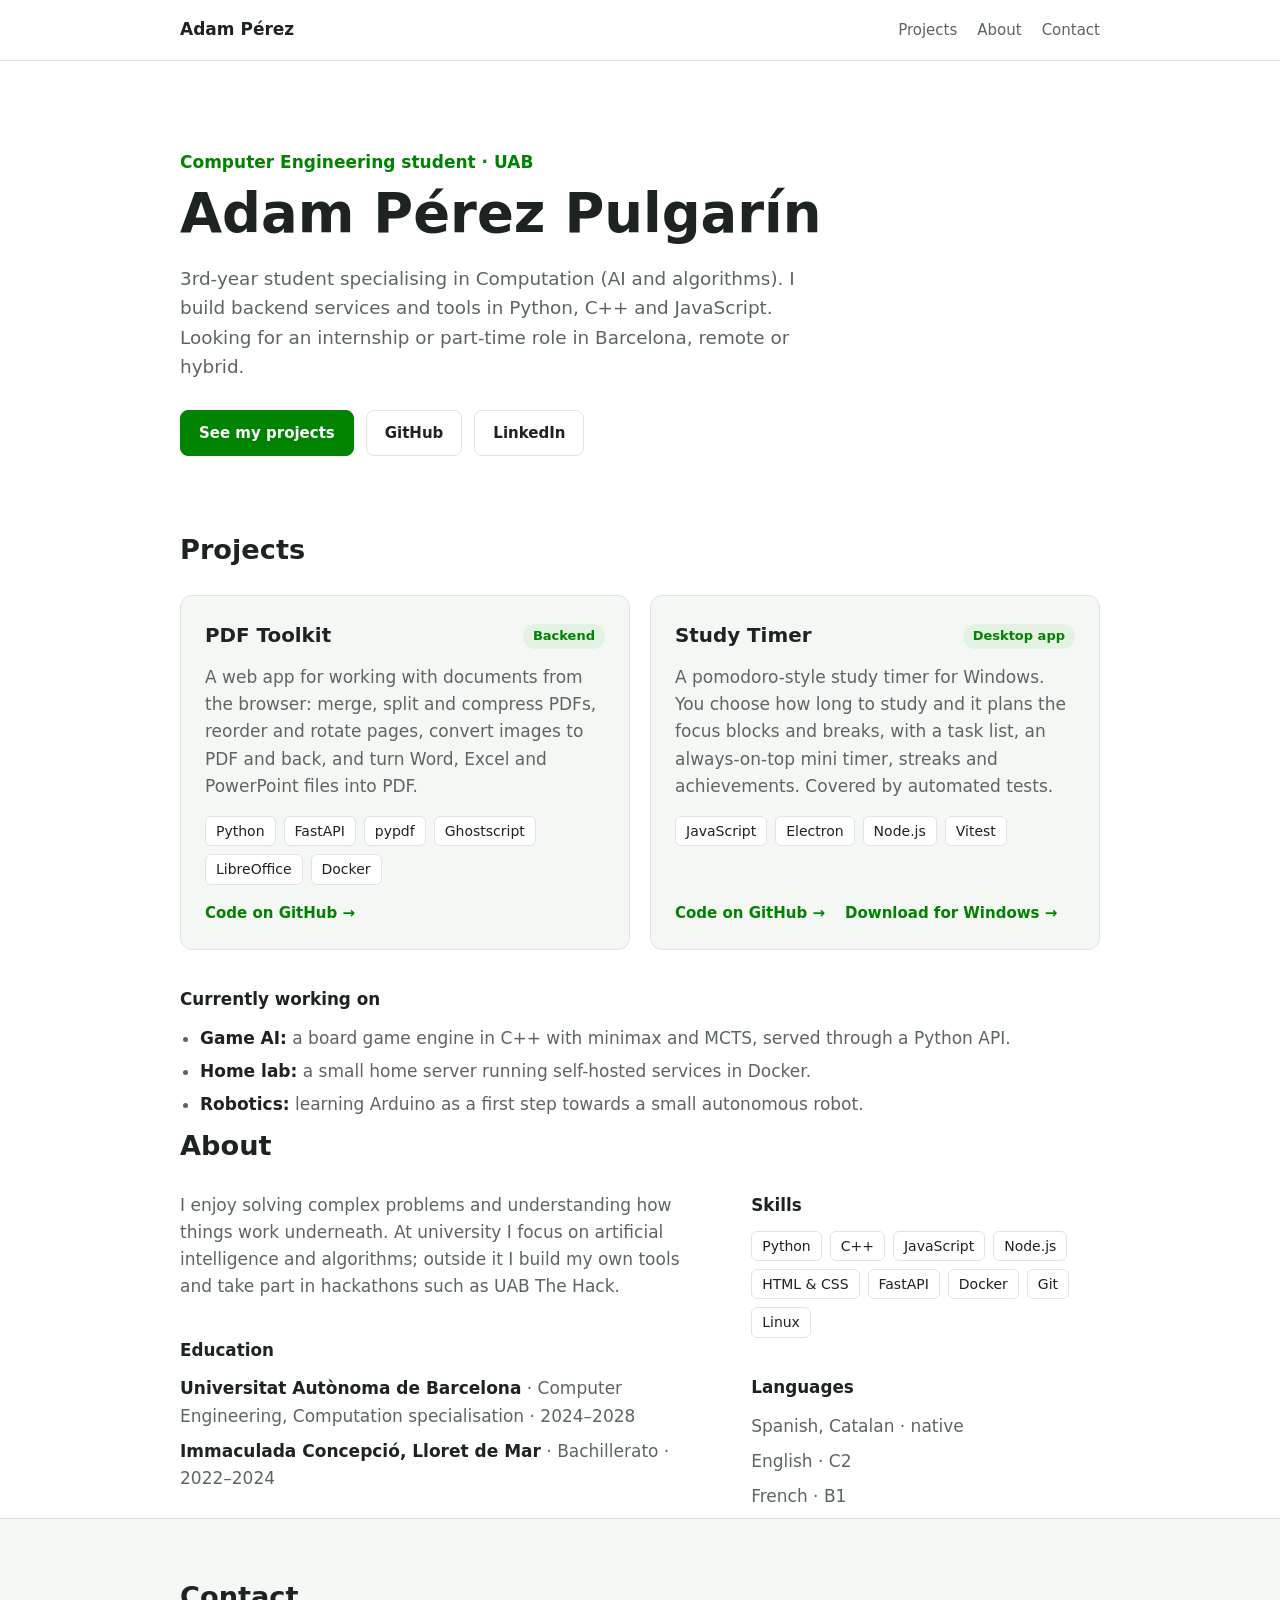
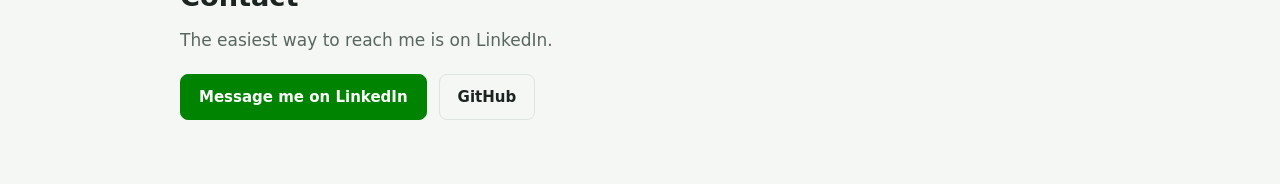
==== index.html @ 627c2ee0 "Add first version of portfolio site" ====
<!doctype html>
<html lang="en">
<head>
  <meta charset="utf-8">
  <meta name="viewport" content="width=device-width, initial-scale=1">
  <title>Adam Pérez Pulgarín</title>
  <meta name="description" content="Computer Engineering student at UAB (AI and algorithms). Projects in Python, C++ and JavaScript. Looking for an internship in Barcelona.">
  <link rel="icon" href="favicon.svg" type="image/svg+xml">
  <link rel="stylesheet" href="styles.css">
</head>
<body>
  <header class="site-header">
    <div class="wrap header-row">
      <a class="logo" href="#top">Adam Pérez</a>
      <nav>
        <a href="#projects">Projects</a>
        <a href="#about">About</a>
        <a href="#contact">Contact</a>
      </nav>
    </div>
  </header>

  <main id="top">
    <section class="hero wrap">
      <p class="eyebrow">Computer Engineering student · UAB</p>
      <h1>Adam Pérez Pulgarín</h1>
      <p class="lead">
        3rd-year student specialising in Computation (AI and algorithms).
        I build backend services and tools in Python, C++ and JavaScript.
        Looking for an internship or part-time role in Barcelona, remote or hybrid.
      </p>
      <div class="buttons">
        <a class="btn primary" href="#projects">See my projects</a>
        <a class="btn" href="https://github.com/adam-perez25" target="_blank" rel="noopener">GitHub</a>
        <a class="btn" href="https://www.linkedin.com/in/adam-perez-pulgarin-26971038b/" target="_blank" rel="noopener">LinkedIn</a>
      </div>
    </section>

    <section id="projects" class="wrap">
      <h2>Projects</h2>
      <div class="cards">
        <article class="card">
          <div class="card-head">
            <h3>PDF Toolkit</h3>
            <span class="tag">Backend</span>
          </div>
          <p>
            A web app for working with documents from the browser: merge, split and
            compress PDFs, reorder and rotate pages, convert images to PDF and back,
            and turn Word, Excel and PowerPoint files into PDF.
          </p>
          <ul class="stack">
            <li>Python</li><li>FastAPI</li><li>pypdf</li><li>Ghostscript</li><li>LibreOffice</li><li>Docker</li>
          </ul>
          <div class="links">
            <a href="https://github.com/adam-perez25/pdf_services" target="_blank" rel="noopener">Code on GitHub →</a>
          </div>
        </article>

        <article class="card">
          <div class="card-head">
            <h3>Study Timer</h3>
            <span class="tag">Desktop app</span>
          </div>
          <p>
            A pomodoro-style study timer for Windows. You choose how long to study and it
            plans the focus blocks and breaks, with a task list, an always-on-top mini timer,
            streaks and achievements. Covered by automated tests.
          </p>
          <ul class="stack">
            <li>JavaScript</li><li>Electron</li><li>Node.js</li><li>Vitest</li>
          </ul>
          <div class="links">
            <a href="https://github.com/adam-perez25/study_app" target="_blank" rel="noopener">Code on GitHub →</a>
            <a href="https://github.com/adam-perez25/study_app/releases/latest" target="_blank" rel="noopener">Download for Windows →</a>
          </div>
        </article>
      </div>

      <h3 class="sub">Currently working on</h3>
      <ul class="now">
        <li><strong>Game AI:</strong> a board game engine in C++ with minimax and MCTS, served through a Python API.</li>
        <li><strong>Home lab:</strong> a small home server running self-hosted services in Docker.</li>
        <li><strong>Robotics:</strong> learning Arduino as a first step towards a small autonomous robot.</li>
      </ul>
    </section>

    <section id="about" class="wrap about">
      <h2>About</h2>
      <div class="about-grid">
        <div>
          <p>
            I enjoy solving complex problems and understanding how things work underneath.
            At university I focus on artificial intelligence and algorithms; outside it I
            build my own tools and take part in hackathons such as UAB The Hack.
          </p>
          <h3 class="sub">Education</h3>
          <ul class="plain">
            <li><strong>Universitat Autònoma de Barcelona</strong> · Computer Engineering, Computation specialisation · 2024–2028</li>
            <li><strong>Immaculada Concepció, Lloret de Mar</strong> · Bachillerato · 2022–2024</li>
          </ul>
        </div>
        <div>
          <h3 class="sub first">Skills</h3>
          <ul class="stack">
            <li>Python</li><li>C++</li><li>JavaScript</li><li>Node.js</li><li>HTML &amp; CSS</li>
            <li>FastAPI</li><li>Docker</li><li>Git</li><li>Linux</li>
          </ul>
          <h3 class="sub">Languages</h3>
          <ul class="plain">
            <li>Spanish, Catalan · native</li>
            <li>English · C2</li>
            <li>French · B1</li>
          </ul>
        </div>
      </div>
    </section>
  </main>

  <footer id="contact" class="site-footer">
    <div class="wrap">
      <h2>Contact</h2>
      <p>The easiest way to reach me is on LinkedIn.</p>
      <div class="buttons">
        <a class="btn primary" href="https://www.linkedin.com/in/adam-perez-pulgarin-26971038b/" target="_blank" rel="noopener">Message me on LinkedIn</a>
        <a class="btn" href="https://github.com/adam-perez25" target="_blank" rel="noopener">GitHub</a>
      </div>
    </div>
  </footer>
</body>
</html>
---- styles.css ----
:root {
  --bg: #ffffff;
  --bg-soft: #f4f7f4;
  --text: #1c2321;
  --muted: #5b6662;
  --border: #dde5df;
  --accent: #008300;
  --accent-soft: #e3f2e3;
  --accent-text: #ffffff;
}

@media (prefers-color-scheme: dark) {
  :root {
    --bg: #121614;
    --bg-soft: #1a201d;
    --text: #e6ebe8;
    --muted: #9aa7a1;
    --border: #2b3430;
    --accent: #4cc24c;
    --accent-soft: #1d3320;
    --accent-text: #0b1a0b;
  }
}

* { box-sizing: border-box; }

html { scroll-behavior: smooth; scroll-padding-top: 72px; }

body {
  margin: 0;
  background: var(--bg);
  color: var(--text);
  font-family: system-ui, -apple-system, "Segoe UI", Roboto, sans-serif;
  font-size: 17px;
  line-height: 1.6;
}

a { color: var(--accent); }

.wrap { max-width: 960px; margin: 0 auto; padding: 0 20px; }

/* Header */
.site-header {
  position: sticky;
  top: 0;
  z-index: 10;
  background: var(--bg);
  border-bottom: 1px solid var(--border);
}
.header-row { display: flex; align-items: center; justify-content: space-between; height: 60px; }
.logo { font-weight: 700; color: var(--text); text-decoration: none; }
nav { display: flex; gap: 20px; }
nav a { color: var(--muted); text-decoration: none; font-size: 15px; }
nav a:hover { color: var(--accent); }

/* Hero */
.hero { padding-top: 88px; padding-bottom: 72px; }
.eyebrow { color: var(--accent); font-weight: 600; margin: 0 0 8px; }
h1 { font-size: clamp(2.2rem, 6vw, 3.4rem); line-height: 1.1; margin: 0 0 20px; }
.lead { font-size: 1.15rem; color: var(--muted); max-width: 640px; margin: 0 0 28px; }

.buttons { display: flex; flex-wrap: wrap; gap: 12px; }
.btn {
  display: inline-block;
  padding: 10px 18px;
  border: 1px solid var(--border);
  border-radius: 8px;
  color: var(--text);
  text-decoration: none;
  font-weight: 600;
  font-size: 15px;
}
.btn:hover { border-color: var(--accent); color: var(--accent); }
.btn.primary { background: var(--accent); border-color: var(--accent); color: var(--accent-text); }
.btn.primary:hover { opacity: 0.9; color: var(--accent-text); }

/* Sections */
section { padding-bottom: 72px; }
h2 { font-size: 1.7rem; margin: 0 0 24px; }
h3 { margin: 0; }
.sub { font-size: 1.05rem; margin: 36px 0 12px; }
.sub.first { margin-top: 0; }

/* Project cards */
.cards { display: grid; grid-template-columns: repeat(auto-fit, minmax(280px, 1fr)); gap: 20px; }
.card {
  display: flex;
  flex-direction: column;
  padding: 24px;
  border: 1px solid var(--border);
  border-radius: 12px;
  background: var(--bg-soft);
}
.card-head { display: flex; align-items: center; justify-content: space-between; gap: 12px; }
.card p { color: var(--muted); margin: 12px 0 16px; }
.tag {
  font-size: 13px;
  font-weight: 600;
  color: var(--accent);
  background: var(--accent-soft);
  padding: 2px 10px;
  border-radius: 999px;
  white-space: nowrap;
}
.links { margin-top: auto; padding-top: 16px; display: flex; flex-wrap: wrap; gap: 8px 20px; }
.links a { font-weight: 600; text-decoration: none; font-size: 15px; }
.links a:hover { text-decoration: underline; }

.stack { list-style: none; padding: 0; margin: 0; display: flex; flex-wrap: wrap; gap: 8px; }
.stack li {
  font-size: 14px;
  padding: 3px 10px;
  border: 1px solid var(--border);
  border-radius: 6px;
  background: var(--bg);
}

.now { margin: 0; padding-left: 20px; color: var(--muted); }
.now li { margin-bottom: 6px; }
.now strong { color: var(--text); }

/* About */
.about-grid { display: grid; grid-template-columns: 3fr 2fr; gap: 48px; }
.about p { margin-top: 0; color: var(--muted); }
.plain { list-style: none; padding: 0; margin: 0; color: var(--muted); }
.plain li { margin-bottom: 8px; }
.plain strong { color: var(--text); }

/* Footer */
.site-footer { background: var(--bg-soft); border-top: 1px solid var(--border); padding: 56px 0 64px; }
.site-footer h2 { margin-bottom: 8px; }
.site-footer p { color: var(--muted); margin: 0 0 20px; }

@media (max-width: 700px) {
  body { font-size: 16px; }
  .wrap { padding: 0 16px; }
  .hero { padding-top: 48px; padding-bottom: 48px; }
  .about-grid { grid-template-columns: 1fr; gap: 0; }
  .about-grid > div + div .sub.first { margin-top: 36px; }
  nav { gap: 14px; }
}
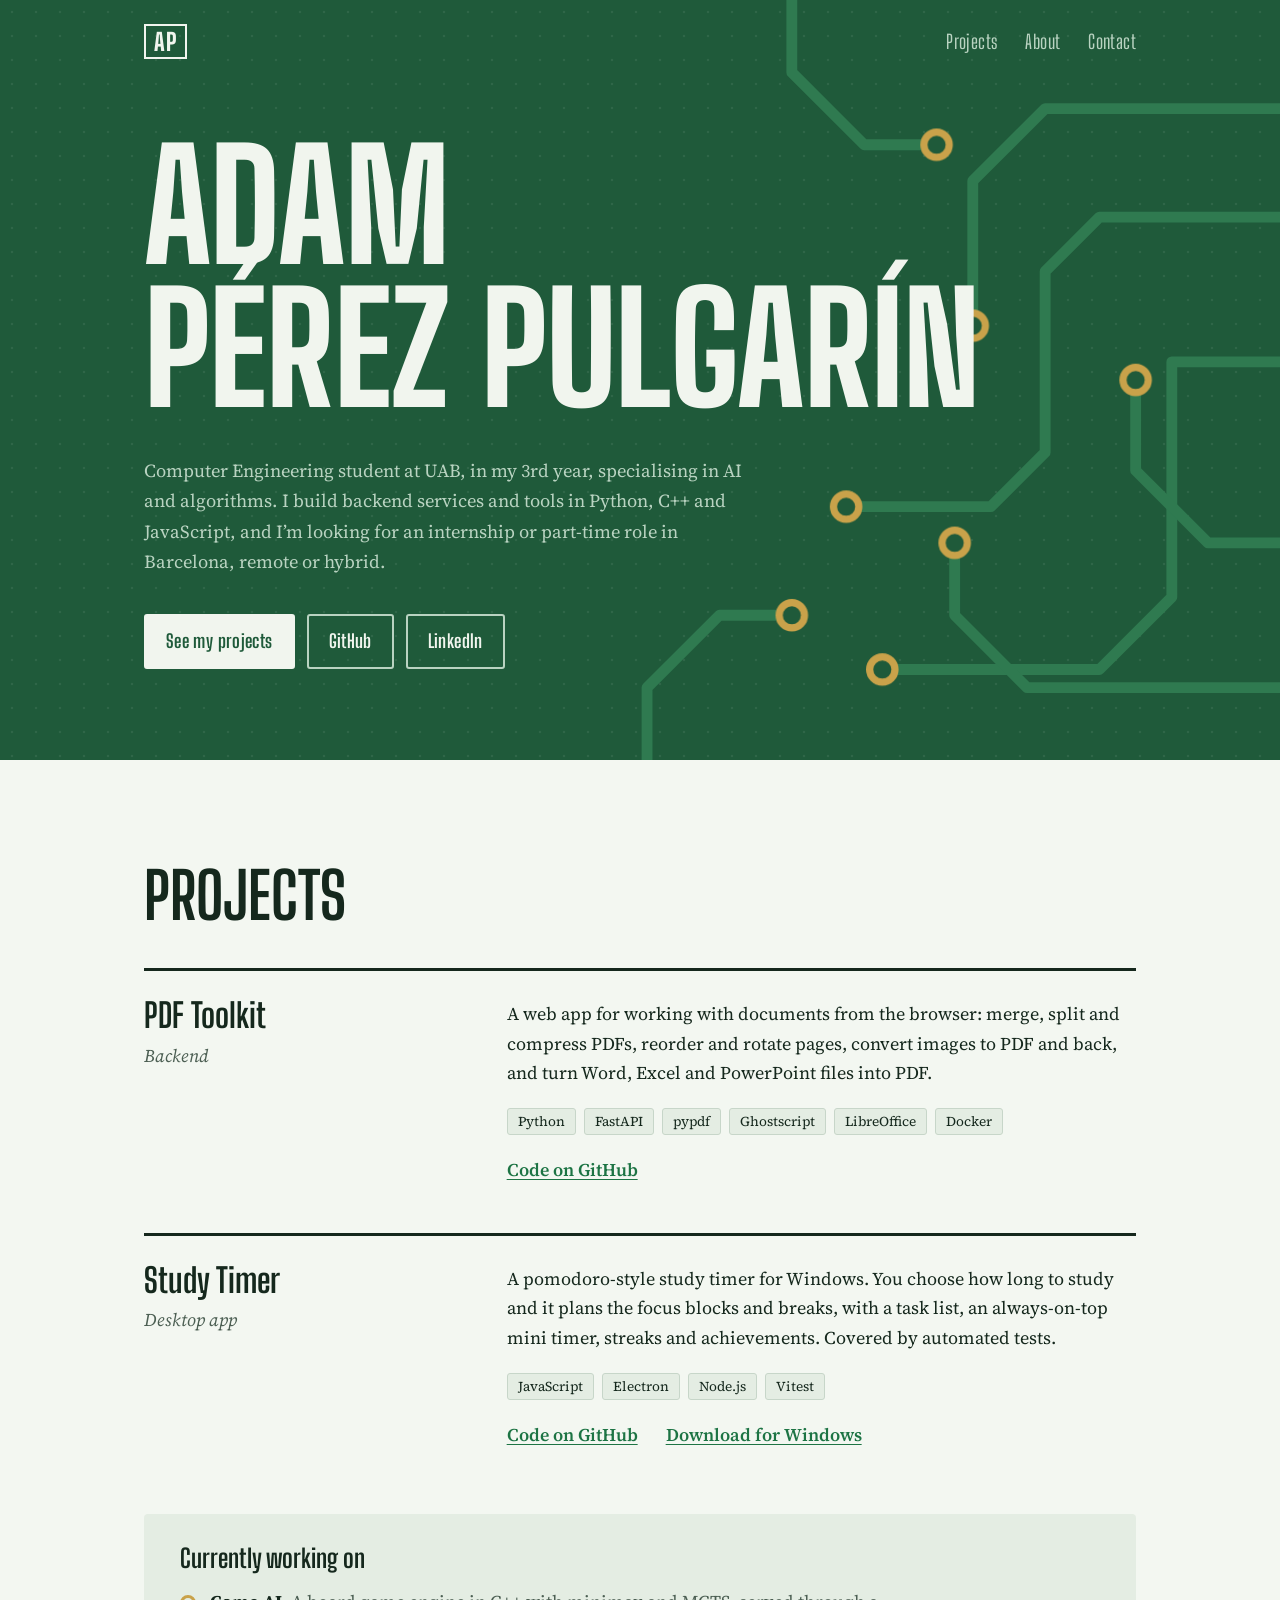
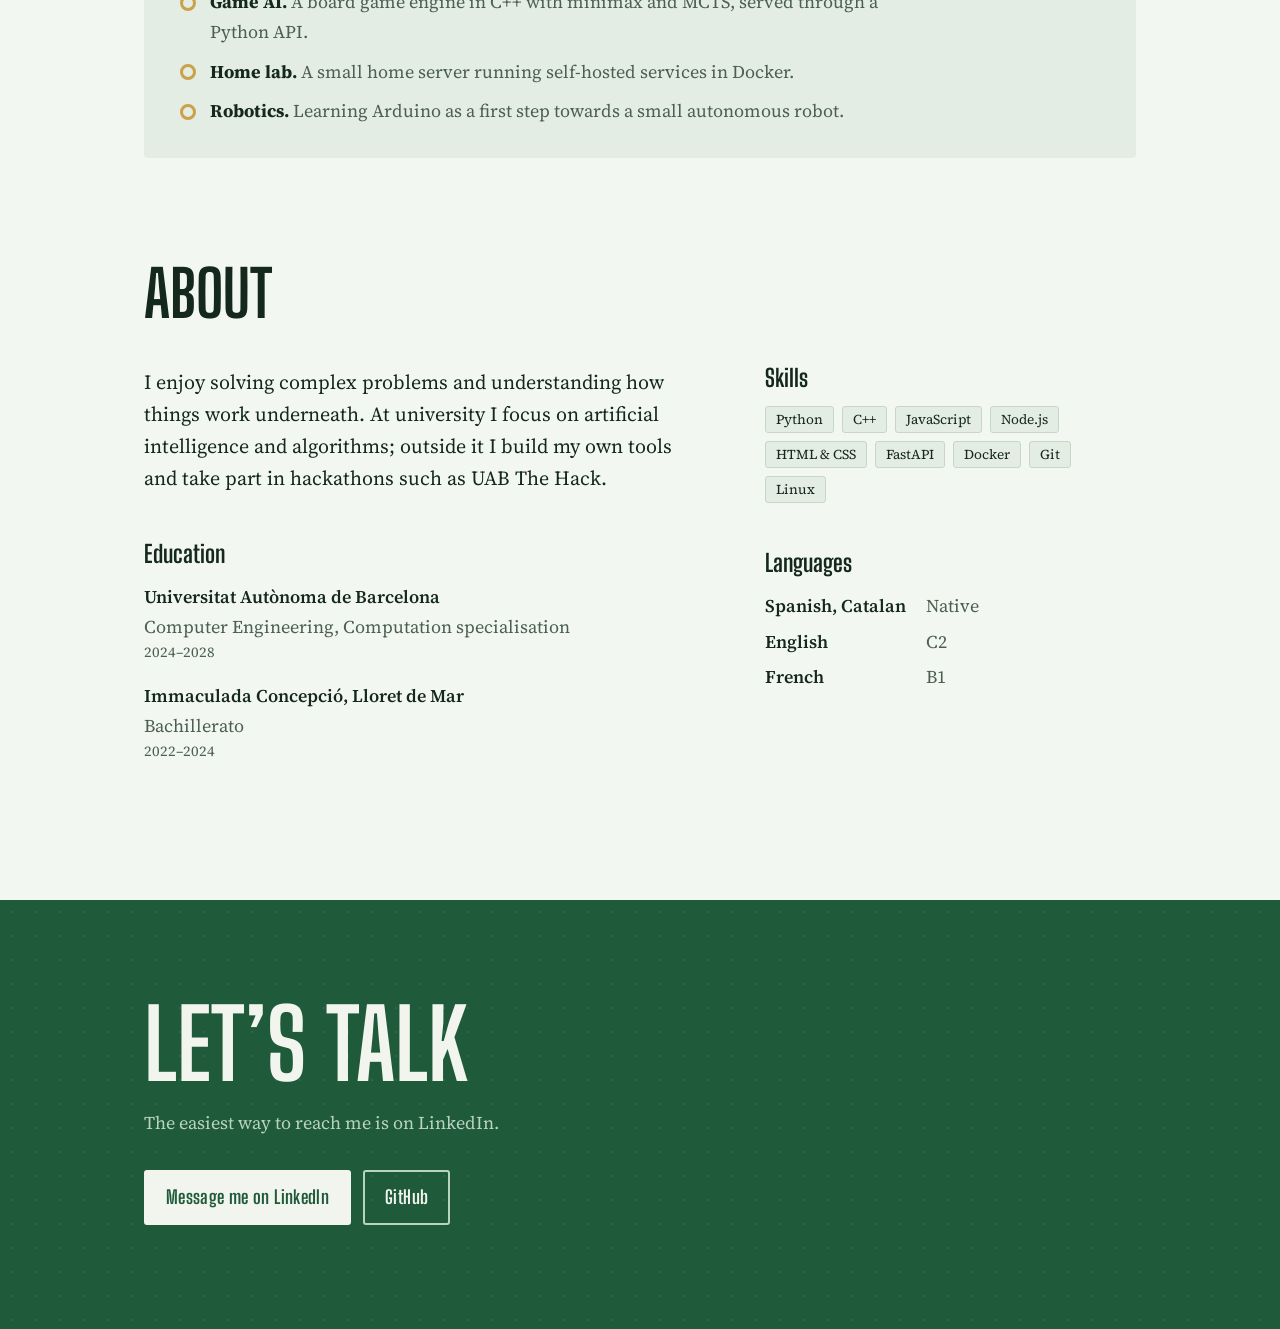
==== commit 3c94480d: "Redesign the site around a green circuit-board look" ====
--- a/index.html
+++ b/index.html
@@ -5,45 +5,72 @@
   <meta name="viewport" content="width=device-width, initial-scale=1">
   <title>Adam Pérez Pulgarín</title>
   <meta name="description" content="Computer Engineering student at UAB (AI and algorithms). Projects in Python, C++ and JavaScript. Looking for an internship in Barcelona.">
+  <meta name="theme-color" content="#1f5a3a">
   <link rel="icon" href="favicon.svg" type="image/svg+xml">
+  <link rel="preconnect" href="https://fonts.googleapis.com">
+  <link rel="preconnect" href="https://fonts.gstatic.com" crossorigin>
+  <link rel="stylesheet" href="https://fonts.googleapis.com/css2?family=Big+Shoulders+Display:wght@500;700;800&family=Source+Serif+4:ital,opsz,wght@0,8..60,400;0,8..60,600;1,8..60,400&display=swap">
   <link rel="stylesheet" href="styles.css">
 </head>
 <body>
-  <header class="site-header">
-    <div class="wrap header-row">
-      <a class="logo" href="#top">Adam Pérez</a>
-      <nav>
+  <a class="skip" href="#projects">Skip to projects</a>
+
+  <header class="board hero" id="top">
+    <svg class="traces" viewBox="0 0 600 420" preserveAspectRatio="xMaxYMid slice" aria-hidden="true">
+      <g class="lines">
+        <path d="M600 60 H470 L430 100 V180"/>
+        <path d="M600 120 H500 L470 150 V250 L440 280 H360"/>
+        <path d="M600 200 H540 V330 L500 370 H380"/>
+        <path d="M600 300 H560 L520 260 V210"/>
+        <path d="M600 380 H460 L420 340 V300"/>
+        <path d="M330 0 V40 L370 80 H410"/>
+        <path d="M250 420 V380 L290 340 H330"/>
+      </g>
+      <g class="pads">
+        <circle cx="430" cy="180" r="7"/>
+        <circle cx="360" cy="280" r="7"/>
+        <circle cx="380" cy="370" r="7"/>
+        <circle cx="520" cy="210" r="7"/>
+        <circle cx="420" cy="300" r="7"/>
+        <circle cx="410" cy="80" r="7"/>
+        <circle cx="330" cy="340" r="7"/>
+      </g>
+    </svg>
+
+    <nav class="wrap topnav" aria-label="Sections">
+      <a class="logo" href="#top">AP</a>
+      <div class="navlinks">
         <a href="#projects">Projects</a>
         <a href="#about">About</a>
         <a href="#contact">Contact</a>
-      </nav>
-    </div>
-  </header>
+      </div>
+    </nav>
 
-  <main id="top">
-    <section class="hero wrap">
-      <p class="eyebrow">Computer Engineering student · UAB</p>
-      <h1>Adam Pérez Pulgarín</h1>
+    <div class="wrap hero-body">
+      <h1>Adam<br>Pérez Pulgarín</h1>
       <p class="lead">
-        3rd-year student specialising in Computation (AI and algorithms).
-        I build backend services and tools in Python, C++ and JavaScript.
-        Looking for an internship or part-time role in Barcelona, remote or hybrid.
+        Computer Engineering student at UAB, in my 3rd year, specialising in AI and algorithms.
+        I build backend services and tools in Python, C++ and JavaScript, and I’m looking for an
+        internship or part-time role in Barcelona, remote or hybrid.
       </p>
       <div class="buttons">
         <a class="btn primary" href="#projects">See my projects</a>
         <a class="btn" href="https://github.com/adam-perez25" target="_blank" rel="noopener">GitHub</a>
         <a class="btn" href="https://www.linkedin.com/in/adam-perez-pulgarin-26971038b/" target="_blank" rel="noopener">LinkedIn</a>
       </div>
-    </section>
+    </div>
+  </header>
 
-    <section id="projects" class="wrap">
+  <main>
+    <section id="projects" class="wrap block">
       <h2>Projects</h2>
-      <div class="cards">
-        <article class="card">
-          <div class="card-head">
-            <h3>PDF Toolkit</h3>
-            <span class="tag">Backend</span>
-          </div>
+
+      <article class="project">
+        <div class="project-head">
+          <h3>PDF Toolkit</h3>
+          <p class="tag">Backend</p>
+        </div>
+        <div class="project-body">
           <p>
             A web app for working with documents from the browser: merge, split and
             compress PDFs, reorder and rotate pages, convert images to PDF and back,
@@ -53,15 +80,17 @@
             <li>Python</li><li>FastAPI</li><li>pypdf</li><li>Ghostscript</li><li>LibreOffice</li><li>Docker</li>
           </ul>
           <div class="links">
-            <a href="https://github.com/adam-perez25/pdf_services" target="_blank" rel="noopener">Code on GitHub →</a>
+            <a href="https://github.com/adam-perez25/pdf_services" target="_blank" rel="noopener">Code on GitHub</a>
           </div>
-        </article>
+        </div>
+      </article>
 
-        <article class="card">
-          <div class="card-head">
-            <h3>Study Timer</h3>
-            <span class="tag">Desktop app</span>
-          </div>
+      <article class="project">
+        <div class="project-head">
+          <h3>Study Timer</h3>
+          <p class="tag">Desktop app</p>
+        </div>
+        <div class="project-body">
           <p>
             A pomodoro-style study timer for Windows. You choose how long to study and it
             plans the focus blocks and breaks, with a task list, an always-on-top mini timer,
@@ -71,55 +100,59 @@
             <li>JavaScript</li><li>Electron</li><li>Node.js</li><li>Vitest</li>
           </ul>
           <div class="links">
-            <a href="https://github.com/adam-perez25/study_app" target="_blank" rel="noopener">Code on GitHub →</a>
-            <a href="https://github.com/adam-perez25/study_app/releases/latest" target="_blank" rel="noopener">Download for Windows →</a>
+            <a href="https://github.com/adam-perez25/study_app" target="_blank" rel="noopener">Code on GitHub</a>
+            <a href="https://github.com/adam-perez25/study_app/releases/latest" target="_blank" rel="noopener">Download for Windows</a>
           </div>
-        </article>
+        </div>
+      </article>
+
+      <div class="now-box">
+        <h3>Currently working on</h3>
+        <ul class="now">
+          <li><strong>Game AI.</strong> A board game engine in C++ with minimax and MCTS, served through a Python API.</li>
+          <li><strong>Home lab.</strong> A small home server running self-hosted services in Docker.</li>
+          <li><strong>Robotics.</strong> Learning Arduino as a first step towards a small autonomous robot.</li>
+        </ul>
       </div>
-
-      <h3 class="sub">Currently working on</h3>
-      <ul class="now">
-        <li><strong>Game AI:</strong> a board game engine in C++ with minimax and MCTS, served through a Python API.</li>
-        <li><strong>Home lab:</strong> a small home server running self-hosted services in Docker.</li>
-        <li><strong>Robotics:</strong> learning Arduino as a first step towards a small autonomous robot.</li>
-      </ul>
     </section>
 
-    <section id="about" class="wrap about">
+    <section id="about" class="wrap block">
       <h2>About</h2>
       <div class="about-grid">
         <div>
-          <p>
+          <p class="about-intro">
             I enjoy solving complex problems and understanding how things work underneath.
             At university I focus on artificial intelligence and algorithms; outside it I
             build my own tools and take part in hackathons such as UAB The Hack.
           </p>
           <h3 class="sub">Education</h3>
-          <ul class="plain">
-            <li><strong>Universitat Autònoma de Barcelona</strong> · Computer Engineering, Computation specialisation · 2024–2028</li>
-            <li><strong>Immaculada Concepció, Lloret de Mar</strong> · Bachillerato · 2022–2024</li>
-          </ul>
+          <dl class="facts">
+            <dt>Universitat Autònoma de Barcelona</dt>
+            <dd>Computer Engineering, Computation specialisation<span class="years">2024–2028</span></dd>
+            <dt>Immaculada Concepció, Lloret de Mar</dt>
+            <dd>Bachillerato<span class="years">2022–2024</span></dd>
+          </dl>
         </div>
         <div>
-          <h3 class="sub first">Skills</h3>
+          <h3 class="sub">Skills</h3>
           <ul class="stack">
             <li>Python</li><li>C++</li><li>JavaScript</li><li>Node.js</li><li>HTML &amp; CSS</li>
             <li>FastAPI</li><li>Docker</li><li>Git</li><li>Linux</li>
           </ul>
           <h3 class="sub">Languages</h3>
-          <ul class="plain">
-            <li>Spanish, Catalan · native</li>
-            <li>English · C2</li>
-            <li>French · B1</li>
-          </ul>
+          <dl class="facts langs">
+            <dt>Spanish, Catalan</dt><dd>Native</dd>
+            <dt>English</dt><dd>C2</dd>
+            <dt>French</dt><dd>B1</dd>
+          </dl>
         </div>
       </div>
     </section>
   </main>
 
-  <footer id="contact" class="site-footer">
+  <footer id="contact" class="board contact">
     <div class="wrap">
-      <h2>Contact</h2>
+      <h2>Let’s talk</h2>
       <p>The easiest way to reach me is on LinkedIn.</p>
       <div class="buttons">
         <a class="btn primary" href="https://www.linkedin.com/in/adam-perez-pulgarin-26971038b/" target="_blank" rel="noopener">Message me on LinkedIn</a>
--- a/styles.css
+++ b/styles.css
@@ -1,141 +1,287 @@
+/* Colors: the hero and footer are a circuit board (solder-mask green, silkscreen white,
+   copper pads); the rest of the page is pale green paper with green ink. */
 :root {
-  --bg: #ffffff;
-  --bg-soft: #f4f7f4;
-  --text: #1c2321;
-  --muted: #5b6662;
-  --border: #dde5df;
-  --accent: #008300;
-  --accent-soft: #e3f2e3;
-  --accent-text: #ffffff;
+  --mask: #1f5a3a;        /* solder mask: hero and footer background */
+  --mask-trace: #2f7a50;  /* traces drawn on the board */
+  --copper: #c9a24a;      /* pads and list markers */
+  --silk: #f1f5ee;        /* text on the board */
+  --silk-muted: #b9d3c1;
+  --paper: #f3f7f1;       /* page background */
+  --paper-deep: #e4ede3;
+  --ink: #15281d;         /* body text */
+  --ink-muted: #4c5f53;
+  --rule: #c7d6c9;
+  --link: #1d7444;
+
+  --display: "Big Shoulders Display", "Arial Narrow", sans-serif;
+  --body: "Source Serif 4", Georgia, serif;
 }
 
 @media (prefers-color-scheme: dark) {
   :root {
-    --bg: #121614;
-    --bg-soft: #1a201d;
-    --text: #e6ebe8;
-    --muted: #9aa7a1;
-    --border: #2b3430;
-    --accent: #4cc24c;
-    --accent-soft: #1d3320;
-    --accent-text: #0b1a0b;
+    --mask: #17432c;
+    --mask-trace: #24603f;
+    --copper: #d4b064;
+    --silk: #eef4ec;
+    --silk-muted: #a9c7b2;
+    --paper: #0f1a14;
+    --paper-deep: #16251c;
+    --ink: #e2ebe3;
+    --ink-muted: #a3b6a8;
+    --rule: #2a3d31;
+    --link: #7fd49c;
   }
 }
 
 * { box-sizing: border-box; }
 
-html { scroll-behavior: smooth; scroll-padding-top: 72px; }
+html { scroll-behavior: smooth; }
 
 body {
   margin: 0;
-  background: var(--bg);
-  color: var(--text);
-  font-family: system-ui, -apple-system, "Segoe UI", Roboto, sans-serif;
-  font-size: 17px;
-  line-height: 1.6;
-}
-
-a { color: var(--accent); }
-
-.wrap { max-width: 960px; margin: 0 auto; padding: 0 20px; }
-
-/* Header */
-.site-header {
-  position: sticky;
+  background: var(--paper);
+  color: var(--ink);
+  font-family: var(--body);
+  font-size: 18px;
+  line-height: 1.65;
+  -webkit-font-smoothing: antialiased;
+}
+
+a { color: var(--link); text-underline-offset: 3px; }
+
+:focus-visible { outline: 3px solid var(--copper); outline-offset: 3px; border-radius: 2px; }
+
+.wrap { max-width: 1040px; margin: 0 auto; padding: 0 24px; }
+
+.skip {
+  position: absolute;
+  left: 16px;
+  top: -60px;
+  background: var(--silk);
+  color: var(--mask);
+  padding: 8px 14px;
+  z-index: 20;
+}
+.skip:focus { top: 16px; }
+
+h1, h2, h3 { font-family: var(--display); font-weight: 700; line-height: 1; margin: 0; }
+
+/* The board: hero and footer */
+.board {
+  position: relative;
+  background-color: var(--mask);
+  /* a faint grid of vias, like an unpopulated board */
+  background-image: radial-gradient(circle, rgba(255, 255, 255, 0.07) 1.2px, transparent 1.6px);
+  background-size: 24px 24px;
+  color: var(--silk);
+  overflow: hidden;
+}
+
+.hero { min-height: min(92vh, 760px); display: flex; flex-direction: column; }
+
+.traces {
+  position: absolute;
   top: 0;
-  z-index: 10;
-  background: var(--bg);
-  border-bottom: 1px solid var(--border);
-}
-.header-row { display: flex; align-items: center; justify-content: space-between; height: 60px; }
-.logo { font-weight: 700; color: var(--text); text-decoration: none; }
-nav { display: flex; gap: 20px; }
-nav a { color: var(--muted); text-decoration: none; font-size: 15px; }
-nav a:hover { color: var(--accent); }
-
-/* Hero */
-.hero { padding-top: 88px; padding-bottom: 72px; }
-.eyebrow { color: var(--accent); font-weight: 600; margin: 0 0 8px; }
-h1 { font-size: clamp(2.2rem, 6vw, 3.4rem); line-height: 1.1; margin: 0 0 20px; }
-.lead { font-size: 1.15rem; color: var(--muted); max-width: 640px; margin: 0 0 28px; }
+  right: 0;
+  width: 58%;
+  height: 100%;
+}
+.traces .lines path {
+  fill: none;
+  stroke: var(--mask-trace);
+  stroke-width: 6;
+  stroke-linejoin: round;
+  stroke-linecap: round;
+  stroke-dasharray: 600;
+  stroke-dashoffset: 600;
+  animation: draw 1.6s cubic-bezier(.6, 0, .2, 1) forwards;
+}
+.traces .lines path:nth-child(2) { animation-delay: .12s; }
+.traces .lines path:nth-child(3) { animation-delay: .24s; }
+.traces .lines path:nth-child(4) { animation-delay: .36s; }
+.traces .lines path:nth-child(5) { animation-delay: .48s; }
+.traces .lines path:nth-child(6) { animation-delay: .6s; }
+.traces .lines path:nth-child(7) { animation-delay: .72s; }
+.traces .pads circle {
+  fill: var(--mask);
+  stroke: var(--copper);
+  stroke-width: 4;
+  opacity: 0;
+  animation: pad .3s ease-out 1.5s forwards;
+}
+@keyframes draw { to { stroke-dashoffset: 0; } }
+@keyframes pad { to { opacity: 1; } }
+
+.topnav {
+  position: relative;
+  width: 100%;
+  display: flex;
+  align-items: center;
+  justify-content: space-between;
+  padding-top: 24px;
+  padding-bottom: 24px;
+}
+.logo {
+  font-family: var(--display);
+  font-weight: 800;
+  font-size: 1.5rem;
+  letter-spacing: .04em;
+  color: var(--silk);
+  text-decoration: none;
+  border: 2px solid var(--silk);
+  padding: 0 8px;
+  line-height: 1.3;
+}
+.navlinks { display: flex; gap: 28px; }
+.navlinks a {
+  color: var(--silk-muted);
+  text-decoration: none;
+  font-family: var(--display);
+  font-weight: 500;
+  font-size: 1.2rem;
+  letter-spacing: .02em;
+}
+.navlinks a:hover { color: var(--silk); }
+
+.hero-body {
+  position: relative;
+  width: 100%;
+  margin-top: auto;
+  margin-bottom: auto;
+  padding-top: 48px;
+  padding-bottom: 88px;
+}
+
+h1 {
+  font-weight: 800;
+  font-size: clamp(3.6rem, 12vw, 9.5rem);
+  line-height: .94;
+  letter-spacing: -.005em;
+  text-transform: uppercase;
+  margin-bottom: 36px;
+}
+
+.lead {
+  max-width: 34em;
+  font-size: 1.15rem;
+  color: var(--silk-muted);
+  margin: 0 0 36px;
+}
 
 .buttons { display: flex; flex-wrap: wrap; gap: 12px; }
 .btn {
   display: inline-block;
-  padding: 10px 18px;
-  border: 1px solid var(--border);
-  border-radius: 8px;
-  color: var(--text);
+  padding: 10px 20px 11px;
+  border: 2px solid var(--silk-muted);
+  color: var(--silk);
   text-decoration: none;
-  font-weight: 600;
-  font-size: 15px;
-}
-.btn:hover { border-color: var(--accent); color: var(--accent); }
-.btn.primary { background: var(--accent); border-color: var(--accent); color: var(--accent-text); }
-.btn.primary:hover { opacity: 0.9; color: var(--accent-text); }
-
-/* Sections */
-section { padding-bottom: 72px; }
-h2 { font-size: 1.7rem; margin: 0 0 24px; }
-h3 { margin: 0; }
-.sub { font-size: 1.05rem; margin: 36px 0 12px; }
-.sub.first { margin-top: 0; }
-
-/* Project cards */
-.cards { display: grid; grid-template-columns: repeat(auto-fit, minmax(280px, 1fr)); gap: 20px; }
-.card {
-  display: flex;
-  flex-direction: column;
-  padding: 24px;
-  border: 1px solid var(--border);
-  border-radius: 12px;
-  background: var(--bg-soft);
-}
-.card-head { display: flex; align-items: center; justify-content: space-between; gap: 12px; }
-.card p { color: var(--muted); margin: 12px 0 16px; }
-.tag {
-  font-size: 13px;
-  font-weight: 600;
-  color: var(--accent);
-  background: var(--accent-soft);
-  padding: 2px 10px;
-  border-radius: 999px;
-  white-space: nowrap;
-}
-.links { margin-top: auto; padding-top: 16px; display: flex; flex-wrap: wrap; gap: 8px 20px; }
-.links a { font-weight: 600; text-decoration: none; font-size: 15px; }
-.links a:hover { text-decoration: underline; }
+  font-family: var(--display);
+  font-weight: 700;
+  font-size: 1.15rem;
+  letter-spacing: .02em;
+  border-radius: 3px;
+}
+.btn:hover { border-color: var(--silk); }
+.btn.primary { background: var(--silk); border-color: var(--silk); color: var(--mask); }
+.btn.primary:hover { background: #fff; border-color: #fff; }
+
+/* Paper sections */
+.block { padding-top: 104px; }
+main > .block:last-child { padding-bottom: 120px; }
+
+h2 {
+  font-size: clamp(2.6rem, 6vw, 4rem);
+  text-transform: uppercase;
+  margin-bottom: 40px;
+}
+
+.project {
+  display: grid;
+  grid-template-columns: minmax(200px, 1fr) 2fr;
+  gap: 16px 48px;
+  border-top: 3px solid var(--ink);
+  padding: 28px 0 48px;
+}
+.project h3 { font-size: 2.1rem; }
+.tag { margin: 8px 0 0; color: var(--ink-muted); font-style: italic; }
+.project-body p { margin: 0 0 20px; max-width: 36em; }
 
 .stack { list-style: none; padding: 0; margin: 0; display: flex; flex-wrap: wrap; gap: 8px; }
 .stack li {
-  font-size: 14px;
+  font-size: .85rem;
+  line-height: 1.4;
   padding: 3px 10px;
-  border: 1px solid var(--border);
-  border-radius: 6px;
-  background: var(--bg);
-}
-
-.now { margin: 0; padding-left: 20px; color: var(--muted); }
-.now li { margin-bottom: 6px; }
-.now strong { color: var(--text); }
+  border: 1px solid var(--rule);
+  border-radius: 3px;
+  background: var(--paper-deep);
+}
+
+.links { margin-top: 20px; display: flex; flex-wrap: wrap; gap: 8px 28px; }
+.links a { font-weight: 600; }
+
+.now-box {
+  margin-top: 16px;
+  padding: 32px 36px;
+  background: var(--paper-deep);
+  border-radius: 4px;
+}
+.now-box h3 { font-size: 1.6rem; margin-bottom: 16px; }
+.now { list-style: none; margin: 0; padding: 0; }
+.now li {
+  position: relative;
+  padding-left: 30px;
+  margin-bottom: 10px;
+  color: var(--ink-muted);
+  max-width: 40em;
+}
+.now li:last-child { margin-bottom: 0; }
+/* a copper pad as the bullet */
+.now li::before {
+  content: "";
+  position: absolute;
+  left: 0;
+  top: .42em;
+  width: 10px;
+  height: 10px;
+  border: 3px solid var(--copper);
+  border-radius: 50%;
+}
+.now strong { color: var(--ink); }
 
 /* About */
-.about-grid { display: grid; grid-template-columns: 3fr 2fr; gap: 48px; }
-.about p { margin-top: 0; color: var(--muted); }
-.plain { list-style: none; padding: 0; margin: 0; color: var(--muted); }
-.plain li { margin-bottom: 8px; }
-.plain strong { color: var(--text); }
+.about-grid { display: grid; grid-template-columns: 3fr 2fr; gap: 64px; }
+.about-intro { margin: 0; font-size: 1.25rem; line-height: 1.6; max-width: 30em; }
+.sub { font-size: 1.5rem; margin: 48px 0 16px; }
+.about-grid > div:last-child > .sub:first-child { margin-top: 0; }
+
+.facts { margin: 0; }
+.facts dt { font-weight: 600; }
+.facts dd { margin: 0 0 16px; color: var(--ink-muted); }
+.years { display: block; font-size: .9rem; }
+.langs { display: grid; grid-template-columns: auto 1fr; gap: 6px 20px; }
+.langs dd { margin: 0; }
 
 /* Footer */
-.site-footer { background: var(--bg-soft); border-top: 1px solid var(--border); padding: 56px 0 64px; }
-.site-footer h2 { margin-bottom: 8px; }
-.site-footer p { color: var(--muted); margin: 0 0 20px; }
-
-@media (max-width: 700px) {
-  body { font-size: 16px; }
+.contact { padding: 96px 0 104px; }
+.contact h2 { font-size: clamp(3rem, 9vw, 6rem); margin-bottom: 16px; }
+.contact p { color: var(--silk-muted); margin: 0 0 32px; }
+
+@media (max-width: 760px) {
+  body { font-size: 17px; }
   .wrap { padding: 0 16px; }
-  .hero { padding-top: 48px; padding-bottom: 48px; }
-  .about-grid { grid-template-columns: 1fr; gap: 0; }
-  .about-grid > div + div .sub.first { margin-top: 36px; }
-  nav { gap: 14px; }
-}
+  .navlinks { gap: 18px; }
+  .hero { min-height: 0; }
+  .hero-body { padding-top: 56px; padding-bottom: 64px; }
+  .traces { width: 100%; opacity: .35; }
+  .block { padding-top: 72px; }
+  .project { grid-template-columns: 1fr; padding-bottom: 40px; }
+  .now-box { padding: 24px 20px; }
+  .about-grid { grid-template-columns: 1fr; gap: 48px; }
+  .contact { padding: 72px 0 80px; }
+}
+
+@media (prefers-reduced-motion: reduce) {
+  html { scroll-behavior: auto; }
+  .traces .lines path { animation: none; stroke-dashoffset: 0; }
+  .traces .pads circle { animation: none; opacity: 1; }
+}
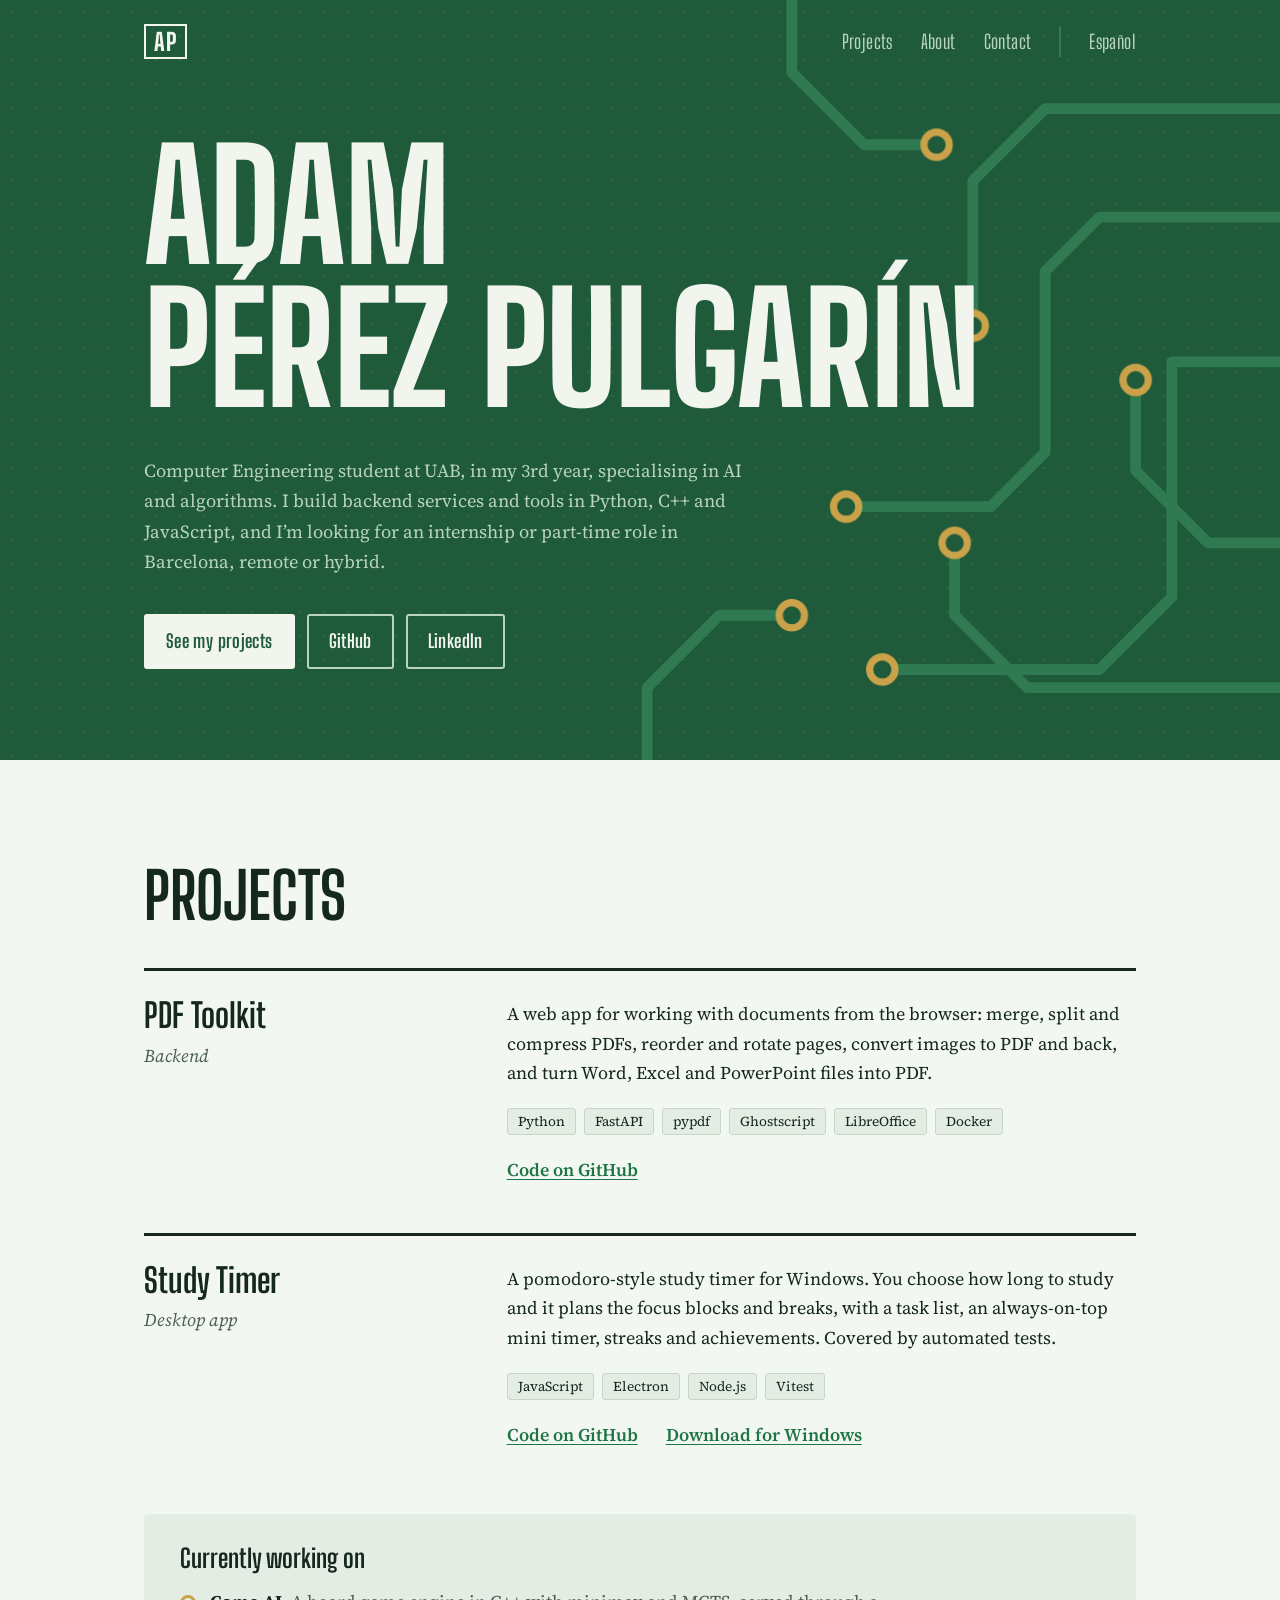
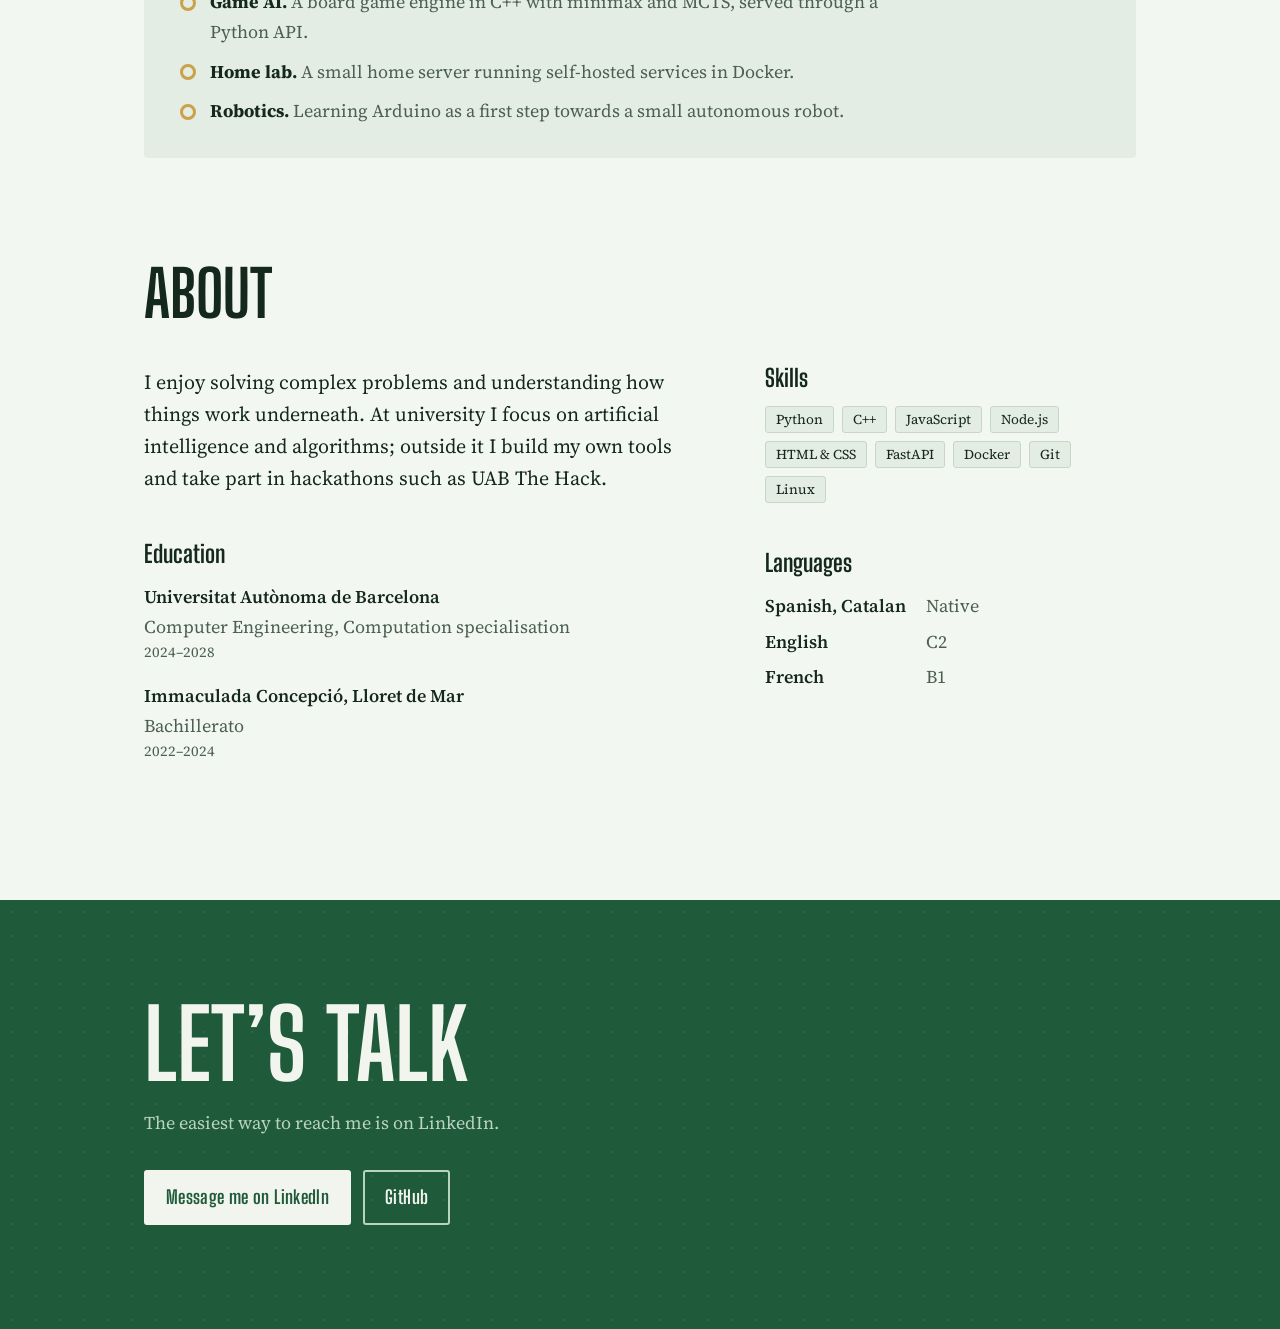
==== commit d769fb80: "Add a Spanish version of the site at /es/" ====
--- a/index.html
+++ b/index.html
@@ -6,6 +6,8 @@
   <title>Adam Pérez Pulgarín</title>
   <meta name="description" content="Computer Engineering student at UAB (AI and algorithms). Projects in Python, C++ and JavaScript. Looking for an internship in Barcelona.">
   <meta name="theme-color" content="#1f5a3a">
+  <link rel="alternate" hreflang="en" href="https://adam-perez25.github.io/">
+  <link rel="alternate" hreflang="es" href="https://adam-perez25.github.io/es/">
   <link rel="icon" href="favicon.svg" type="image/svg+xml">
   <link rel="preconnect" href="https://fonts.googleapis.com">
   <link rel="preconnect" href="https://fonts.gstatic.com" crossorigin>
@@ -43,6 +45,7 @@
         <a href="#projects">Projects</a>
         <a href="#about">About</a>
         <a href="#contact">Contact</a>
+        <a class="lang" href="es/" hreflang="es" lang="es">Español</a>
       </div>
     </nav>
 
--- a/styles.css
+++ b/styles.css
@@ -142,6 +142,8 @@
   letter-spacing: .02em;
 }
 .navlinks a:hover { color: var(--silk); }
+/* the language switch sits apart from the section links */
+.navlinks .lang { padding-left: 28px; border-left: 2px solid var(--mask-trace); }
 
 .hero-body {
   position: relative;
@@ -269,7 +271,8 @@
 @media (max-width: 760px) {
   body { font-size: 17px; }
   .wrap { padding: 0 16px; }
-  .navlinks { gap: 18px; }
+  .navlinks { gap: 14px; }
+  .navlinks .lang { padding-left: 14px; }
   .hero { min-height: 0; }
   .hero-body { padding-top: 56px; padding-bottom: 64px; }
   .traces { width: 100%; opacity: .35; }
@@ -280,6 +283,12 @@
   .contact { padding: 72px 0 80px; }
 }
 
+@media (max-width: 400px) {
+  .navlinks { gap: 10px; }
+  .navlinks a { font-size: 1.05rem; }
+  .navlinks .lang { padding-left: 10px; }
+}
+
 @media (prefers-reduced-motion: reduce) {
   html { scroll-behavior: auto; }
   .traces .lines path { animation: none; stroke-dashoffset: 0; }
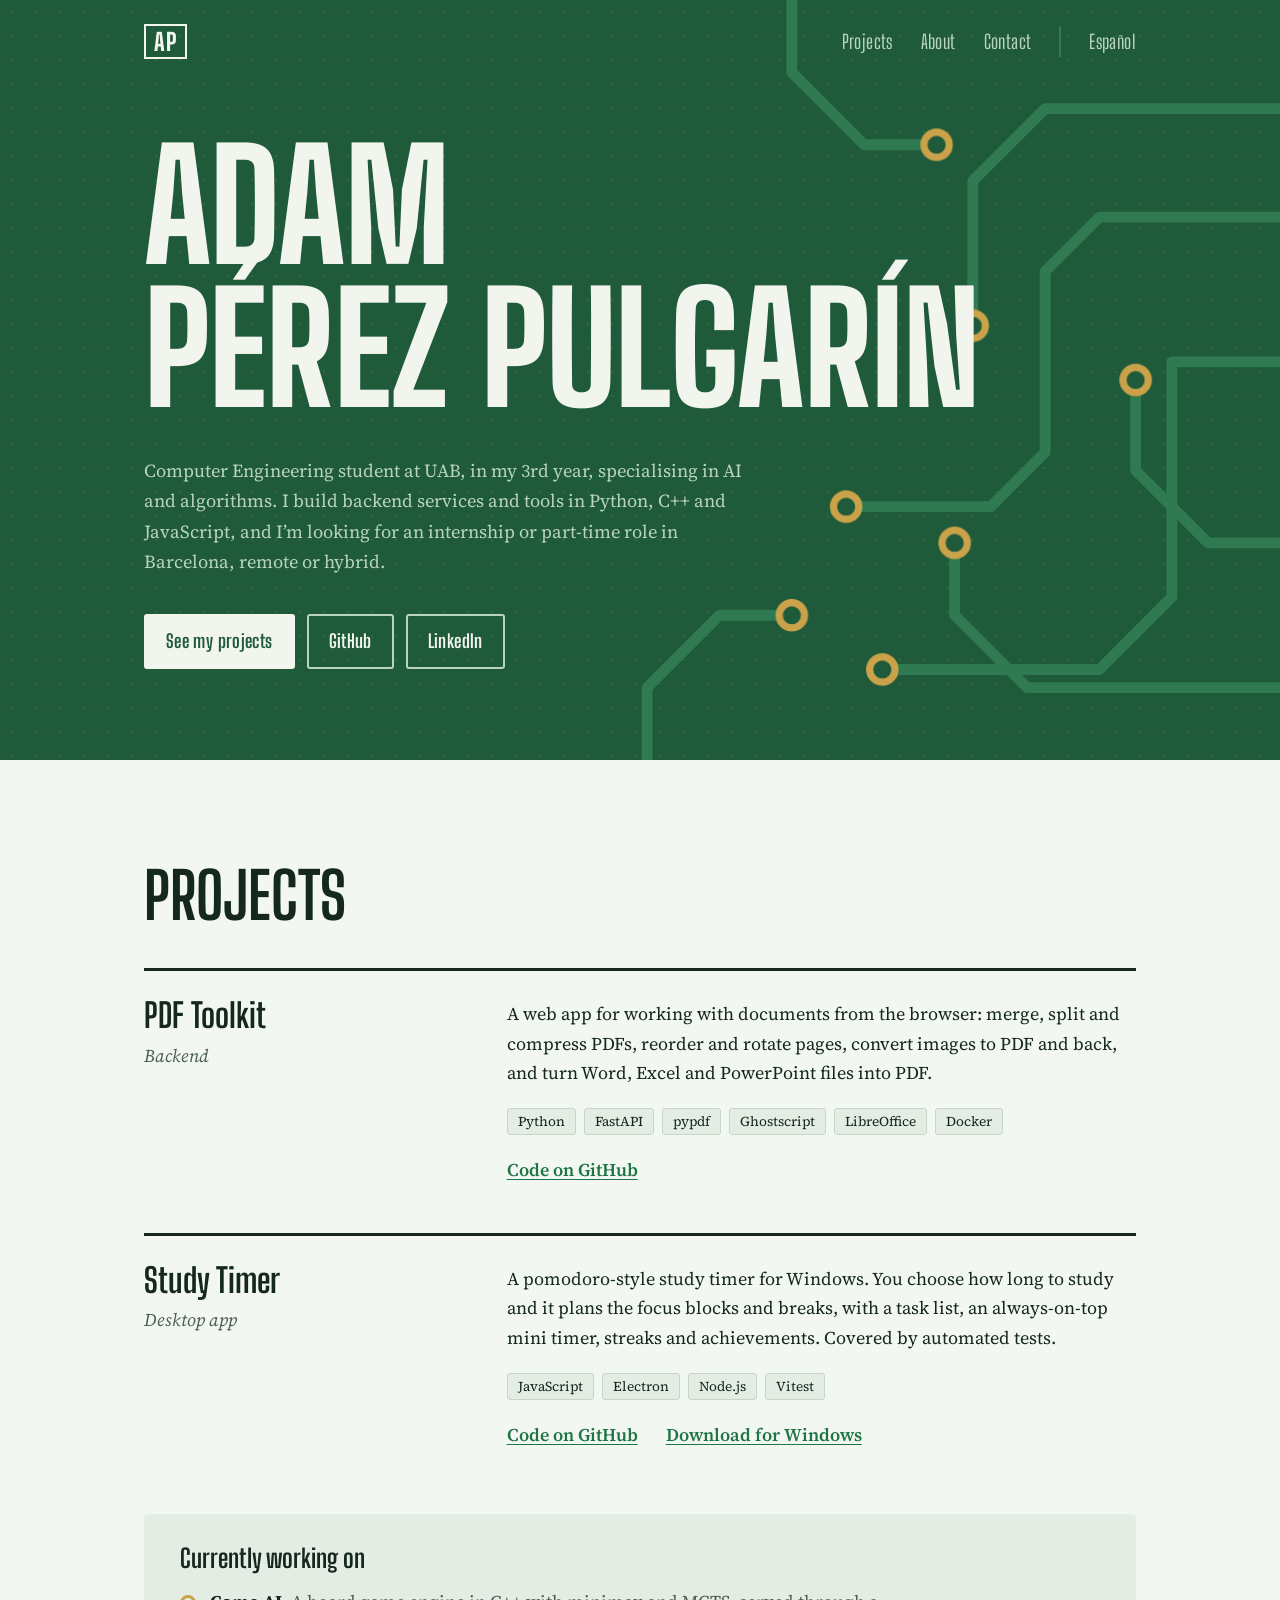
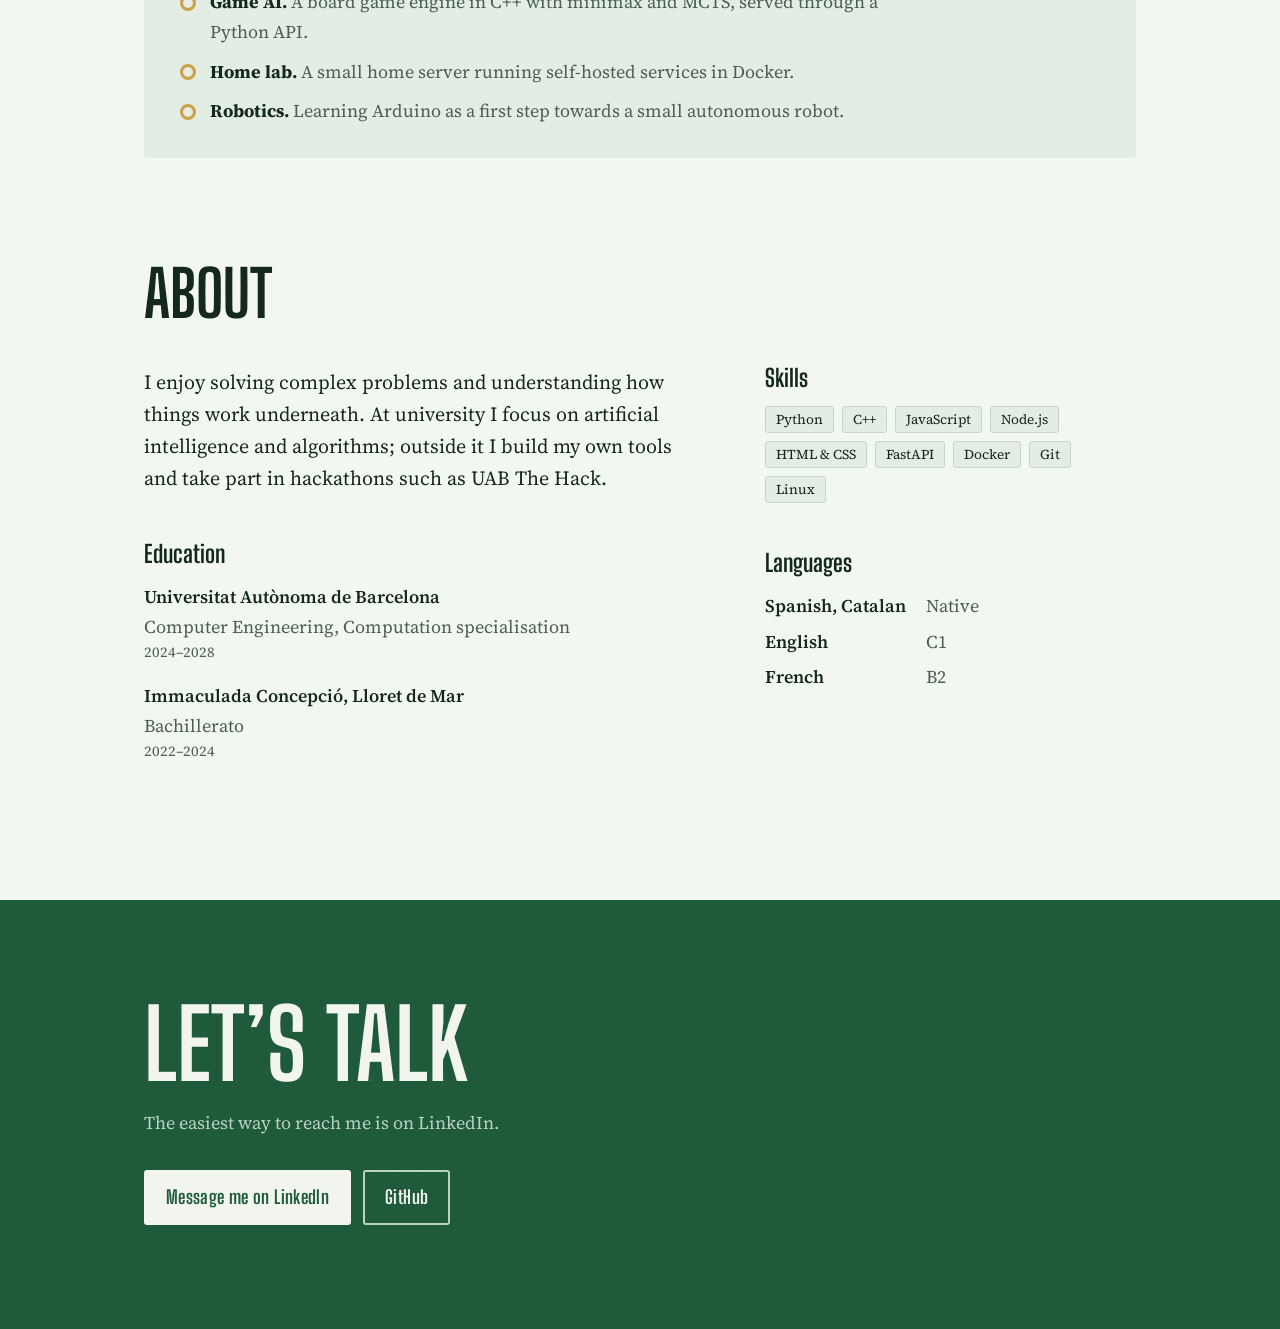
==== commit 2a42f15d: "Actualizar index.html" ====
--- a/index.html
+++ b/index.html
@@ -45,7 +45,7 @@
         <a href="#projects">Projects</a>
         <a href="#about">About</a>
         <a href="#contact">Contact</a>
-        <a class="lang" href="es/" hreflang="es" lang="es">Español</a>
+        <a class="lang" href="es/index.html" hreflang="es" lang="es">Español</a>
       </div>
     </nav>
 
@@ -145,8 +145,8 @@
           <h3 class="sub">Languages</h3>
           <dl class="facts langs">
             <dt>Spanish, Catalan</dt><dd>Native</dd>
-            <dt>English</dt><dd>C2</dd>
-            <dt>French</dt><dd>B1</dd>
+            <dt>English</dt><dd>C1</dd>
+            <dt>French</dt><dd>B2</dd>
           </dl>
         </div>
       </div>
